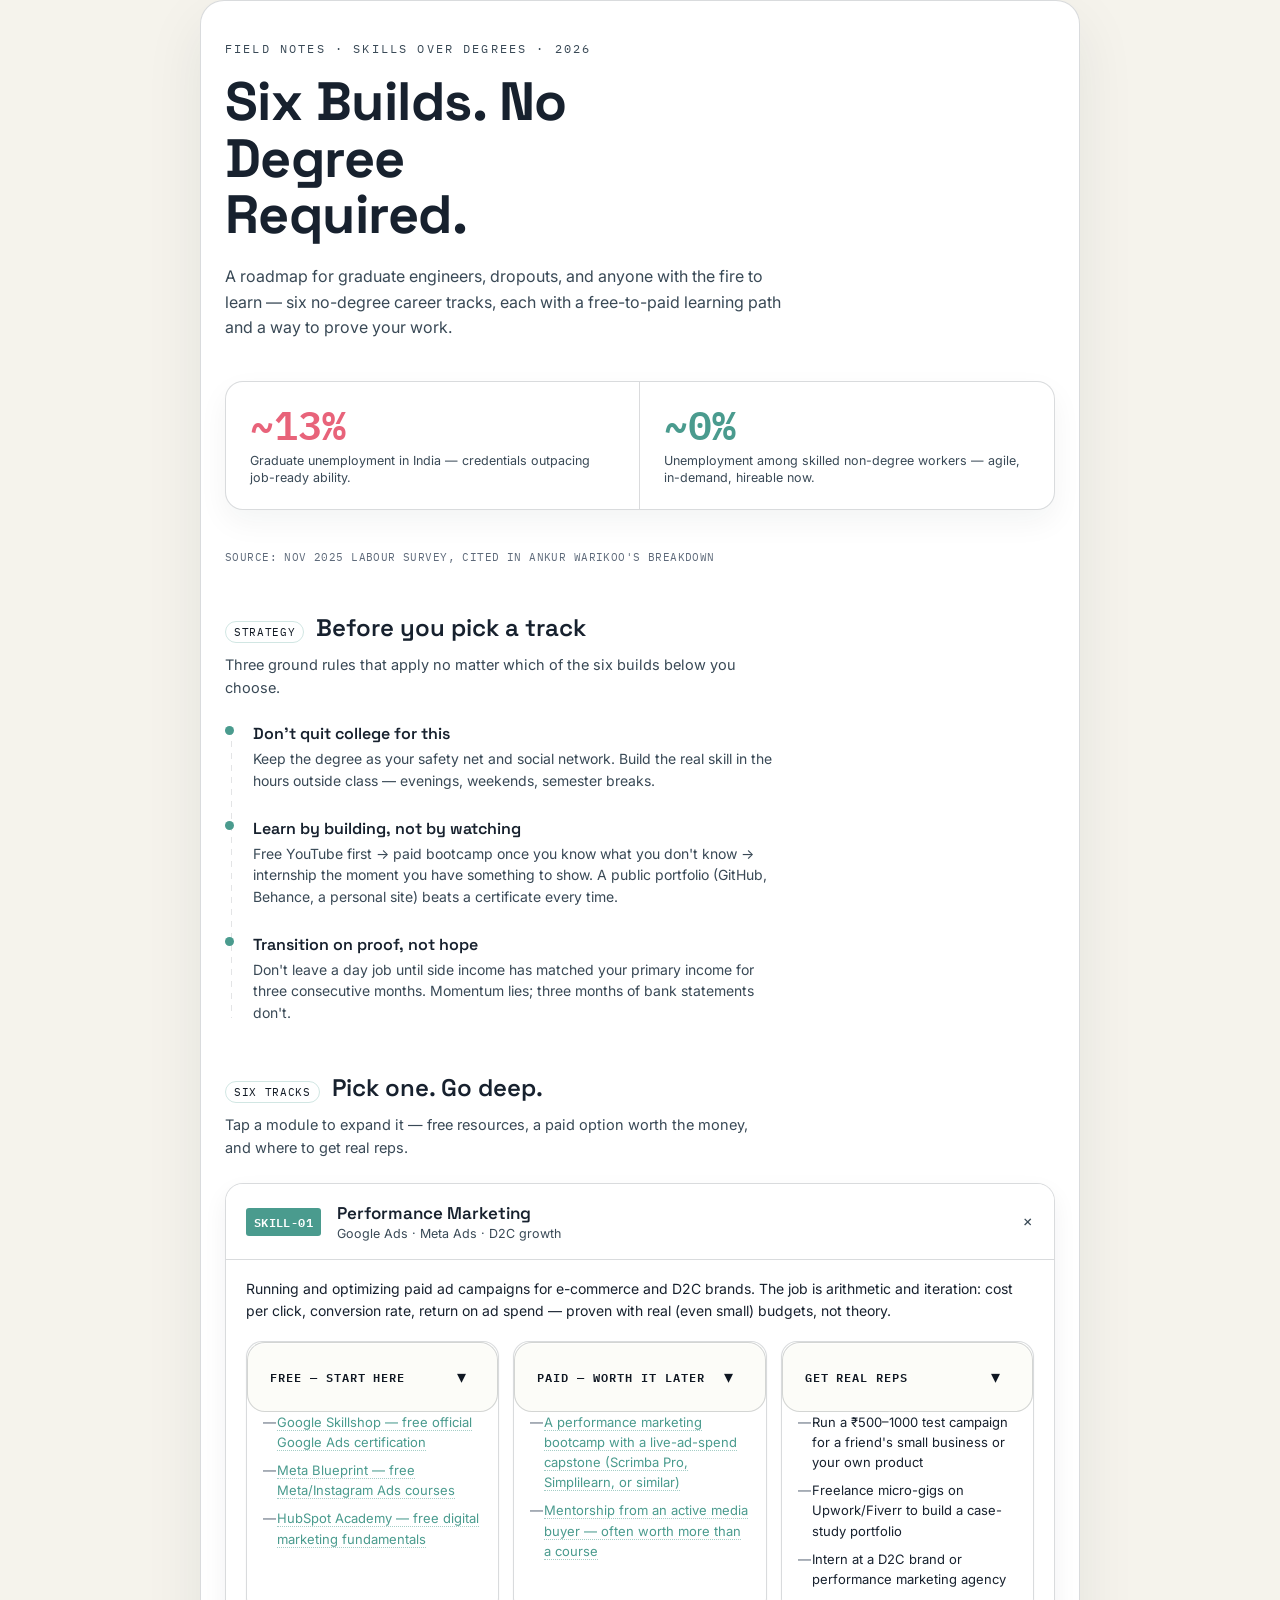
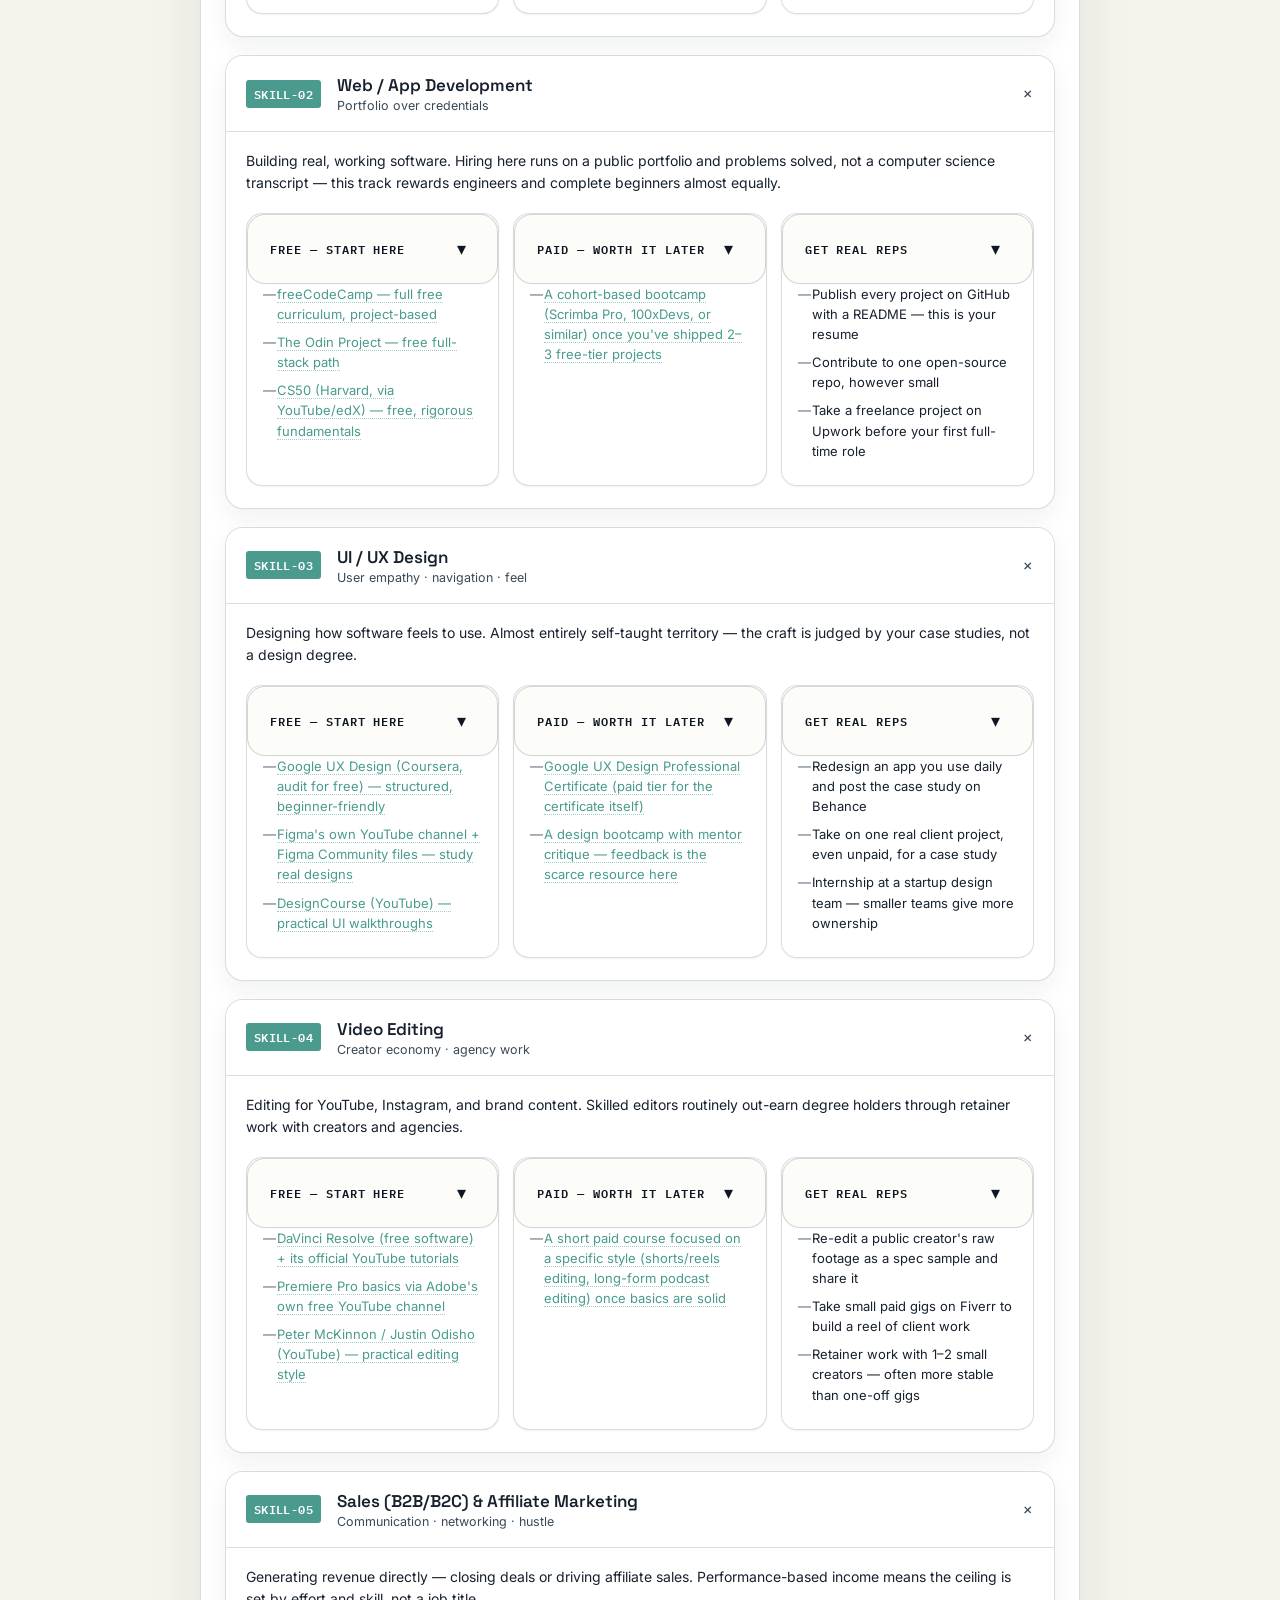
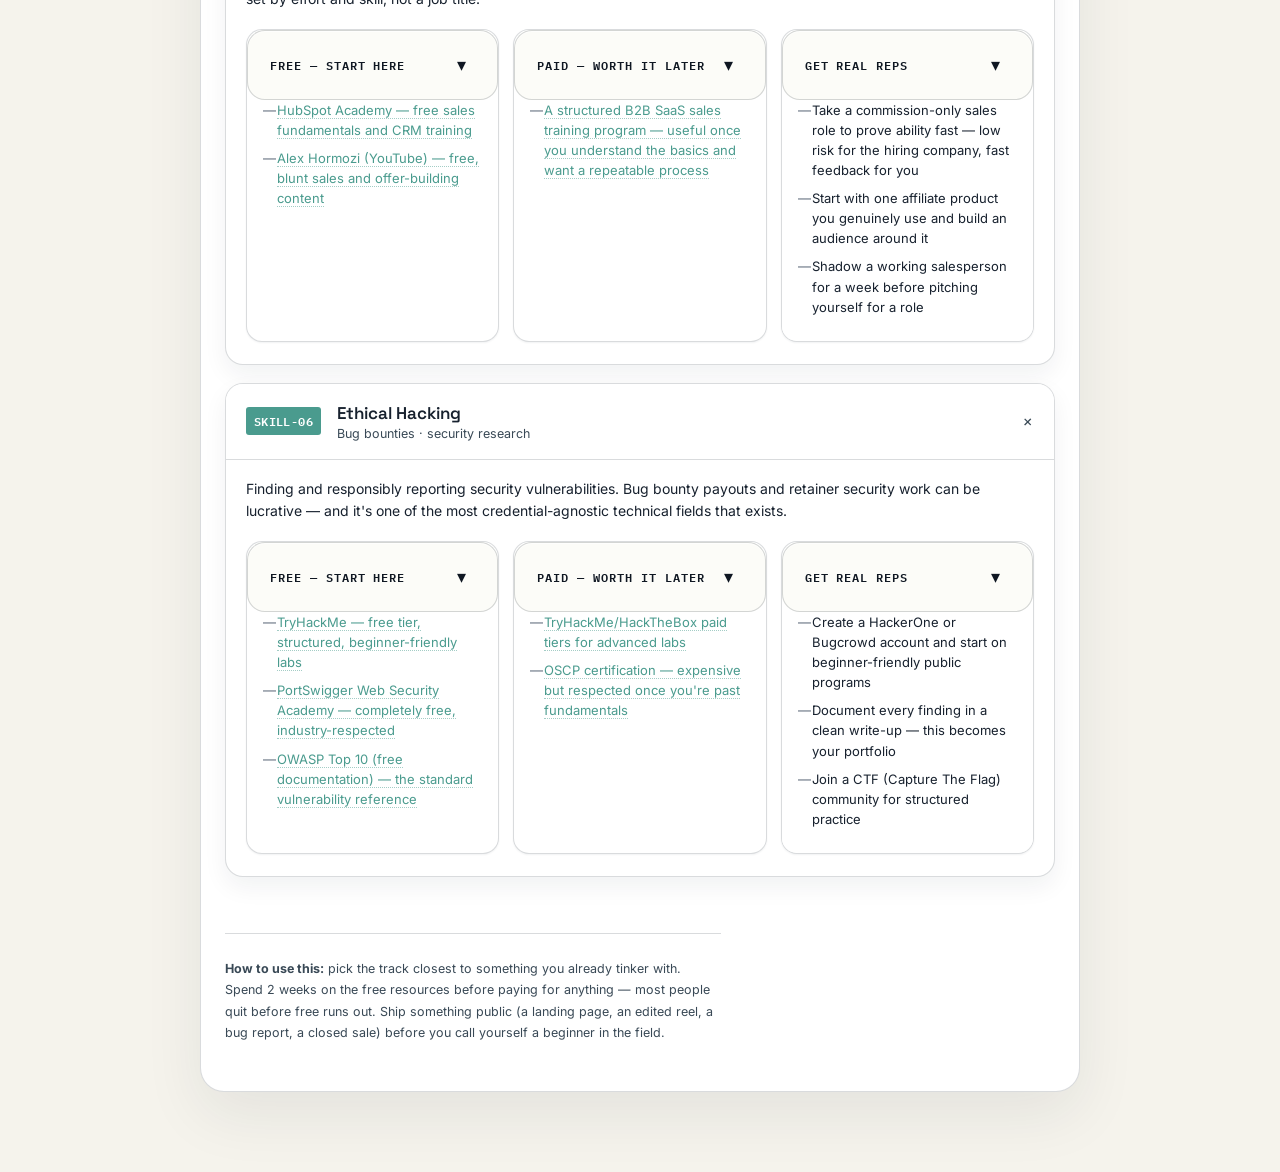
==== New Age Skills.html @ 6951cbdf "Initial commit: project files and Git setup" ====
<!DOCTYPE html>
<html lang="en">
<head>
<meta charset="UTF-8">
<meta name="viewport" content="width=device-width, initial-scale=1.0">
<title>Skill Roadmap — Build Without a Degree</title>
<link rel="stylesheet" href="styles.css">
<link rel="preconnect" href="https://fonts.googleapis.com">
<link href="https://fonts.googleapis.com/css2?family=Space+Grotesk:wght@400;500;600;700&family=Inter:wght@400;500;600&family=IBM+Plex+Mono:wght@400;500;600&display=swap" rel="stylesheet">
</head>
<body>
<div class="wrap">

  <div>
    <div class="eyebrow">FIELD NOTES · SKILLS OVER DEGREES · 2026</div>
    <h1>Six Builds. No Degree Required.</h1>
    <p class="lede">A roadmap for graduate engineers, dropouts, and anyone with the fire to learn — six no-degree career tracks, each with a free-to-paid learning path and a way to prove your work.</p>

    <div class="stat-block">
      <div class="stat-cell grad">
        <div class="stat-num">~13%</div>
        <div class="stat-label">Graduate unemployment in India — credentials outpacing job-ready ability.</div>
      </div>
      <div class="stat-cell skill">
        <div class="stat-num">~0%</div>
        <div class="stat-label">Unemployment among skilled non-degree workers — agile, in-demand, hireable now.</div>
      </div>
    </div>
    <div class="stat-src">SOURCE: NOV 2025 LABOUR SURVEY, CITED IN ANKUR WARIKOO'S BREAKDOWN</div>
  </div>

  <section>
    <div class="section-head">
      <span class="section-tag">STRATEGY</span>
      <h2>Before you pick a track</h2>
    </div>
    <p class="section-desc">Three ground rules that apply no matter which of the six builds below you choose.</p>
    <div class="rail">
      <div class="rail-item">
        <div class="rail-title">Don't quit college for this</div>
        <div class="rail-body">Keep the degree as your safety net and social network. Build the real skill in the hours outside class — evenings, weekends, semester breaks.</div>
      </div>
      <div class="rail-item">
        <div class="rail-title">Learn by building, not by watching</div>
        <div class="rail-body">Free YouTube first → paid bootcamp once you know what you don't know → internship the moment you have something to show. A public portfolio (GitHub, Behance, a personal site) beats a certificate every time.</div>
      </div>
      <div class="rail-item">
        <div class="rail-title">Transition on proof, not hope</div>
        <div class="rail-body">Don't leave a day job until side income has matched your primary income for three consecutive months. Momentum lies; three months of bank statements don't.</div>
      </div>
    </div>
  </section>

  <section>
    <div class="section-head">
      <span class="section-tag">SIX TRACKS</span>
      <h2>Pick one. Go deep.</h2>
    </div>
    <p class="section-desc">Tap a module to expand it — free resources, a paid option worth the money, and where to get real reps.</p>

    <div id="modules"></div>
  </section>

  <div class="footer-note">
    <strong>How to use this:</strong> pick the track closest to something you already tinker with. Spend 2 weeks on the free resources before paying for anything — most people quit before free runs out. Ship something public (a landing page, an edited reel, a bug report, a closed sale) before you call yourself a beginner in the field.
  </div>

</div>
<script src="script.js"></script>
</body>
</html>
---- styles.css ----
:root {
    --bg: #F5F3EC;
    --paper: #FFFFFF;
    --text: #17212E;
    --text-strong: #0F1722;
    --text-muted: #394956;
    --text-muted-soft: #5E6A7A;
    --border: rgba(23,33,46,0.16);
    --line-dim: rgba(23,33,46,0.12);
    --amber: #F2B705;
    --teal: #4A9B8E;
    --navy: #17212E;
  }
  * { box-sizing: border-box; margin: 0; padding: 0; }
  html { scroll-behavior: smooth; }
  body {
    background: var(--bg);
    color: var(--text);
    font-family: 'Inter', sans-serif;
    min-height: 100vh;
    padding: 0 0 80px;
  }
  .wrap { max-width: 880px; margin: 0 auto; padding: 40px 24px 48px; background: var(--paper); border: 1px solid var(--border); border-radius: 24px; box-shadow: 0 22px 60px rgba(23,33,46,0.08); }

  /* corner marks */
  .corner-frame { padding: 0; }

  .eyebrow {
    font-family: 'IBM Plex Mono', monospace;
    font-size: 12px; letter-spacing: 0.18em; text-transform: uppercase;
    color: var(--text-muted); margin-bottom: 18px;
  }
  h1 {
    font-family: 'Space Grotesk', sans-serif;
    font-weight: 700;
    font-size: clamp(34px, 6vw, 54px);
    line-height: 1.05;
    letter-spacing: -0.01em;
    color: var(--text);
    max-width: 11ch;
  }
  .lede {
    margin-top: 20px; max-width: 56ch; font-size: 16px; line-height: 1.6;
    color: var(--text-muted);
  }

  /* hero stat block */
  .stat-block {
    margin-top: 40px;
    display: grid;
    grid-template-columns: 1fr 1fr;
    border: 1px solid var(--border);
    border-radius: 18px;
    background: #FFFFFF;
    box-shadow: 0 12px 30px rgba(23,33,46,0.05);
  }
  .stat-cell { padding: 22px 24px; border-right: 1px solid var(--border); }
  .stat-cell:last-child { border-right: none; }
  .stat-num {
    font-family: 'IBM Plex Mono', monospace; font-size: 40px; font-weight: 600;
    line-height: 1;
  }
  .stat-cell.grad .stat-num { color: #E8637A; }
  .stat-cell.skill .stat-num { color: var(--teal); }
  .stat-label { font-size: 12.5px; margin-top: 8px; color: var(--text-muted); line-height: 1.4; }
  .stat-src { font-family: 'IBM Plex Mono', monospace; font-size: 10.5px; margin-top: 40px; color: var(--text-muted-soft); letter-spacing: 0.04em; }

  section { padding: 48px 0 0; }
  .section-head { display: flex; align-items: baseline; gap: 12px; margin-bottom: 8px; }
  .section-tag {
    font-family: 'IBM Plex Mono', monospace; font-size: 11px; color: var(--text-strong);
    border: 1px solid rgba(74,155,142,0.25); padding: 3px 8px; border-radius: 20px; letter-spacing: 0.06em;
  }
  h2 {
    font-family: 'Space Grotesk', sans-serif; font-size: 24px; font-weight: 600;
  }
  .section-desc { margin: 10px 0 24px; color: var(--text-muted); font-size: 14.5px; max-width: 60ch; line-height: 1.6; }

  /* strategy rail */
  .rail { position: relative; padding-left: 28px; }
  .rail::before {
    content: ''; position: absolute; left: 6px; top: 6px; bottom: 6px; width: 1px;
    background: repeating-linear-gradient(to bottom, var(--line-dim) 0 6px, transparent 6px 12px);
  }
  .rail-item { position: relative; padding-bottom: 26px; }
  .rail-item:last-child { padding-bottom: 0; }
  .rail-item::before {
    content: ''; position: absolute; left: -28px; top: 3px; width: 9px; height: 9px;
    background: var(--teal); border-radius: 50%;
  }
  .rail-title { font-family: 'Space Grotesk', sans-serif; font-weight: 600; font-size: 16px; margin-bottom: 4px; }
  .rail-body { font-size: 14px; color: var(--text-muted); line-height: 1.55; max-width: 58ch; }

  /* modules */
  .module {
    border: 1px solid var(--border);
    border-radius: 18px;
    margin-bottom: 18px;
    background: #FFFFFF;
    overflow: hidden;
    box-shadow: 0 10px 24px rgba(23,33,46,0.06);
  }
  .module-head {
    display: flex; align-items: center; gap: 16px; padding: 18px 20px;
    cursor: pointer; user-select: none;
    background: #FFFFFF;
  }
  .module-id {
    font-family: 'IBM Plex Mono', monospace; font-size: 12px; color: #FFFFFF;
    background: var(--teal); padding: 4px 8px; border-radius: 3px; flex-shrink: 0;
    font-weight: 600; letter-spacing: 0.03em;
  }
  .module-title-wrap { flex: 1; }
  .module-title { font-family: 'Space Grotesk', sans-serif; font-weight: 600; font-size: 17px; }
  .module-sub { font-size: 12.5px; color: var(--text-muted); margin-top: 2px; }
  .chevron {
    font-family: 'IBM Plex Mono', monospace; color: var(--text-muted); font-size: 18px;
    transition: transform 0.25s ease; flex-shrink: 0;
  }
  .module.open .chevron { transform: rotate(45deg); }
  .module-body {
    max-height: 0; overflow: hidden; transition: max-height 0.35s ease;
  }
  .module.open .module-body { max-height: 900px; }
  .module-body-inner { padding: 0 20px 22px 20px; border-top: 1px solid var(--border); margin-top: 0; }
  .module-body-inner { padding-top: 18px; }
  .desc { font-size: 14px; line-height: 1.6; color: var(--text); margin-bottom: 18px; }

  .track-grid { display: grid; grid-template-columns: repeat(3, 1fr); gap: 14px; }
  @media (max-width: 700px) { .track-grid { grid-template-columns: 1fr; } }
  .track {
    border: 1px solid var(--border); border-radius: 16px; overflow: hidden;
    background: #FFFFFF;
    box-shadow: 0 1px 2px rgba(23,33,46,0.06);
  }
  .track-toggle {
    width: 100%; display: flex; align-items: center; justify-content: space-between;
    border: 1px solid rgba(23,33,46,0.18); background: #FCFCF8; padding: 20px 22px;
    font-family: inherit; color: var(--text-strong); cursor: pointer;
    text-align: left; transition: background-color 0.2s ease, border-color 0.2s ease, transform 0.2s ease;
    border-radius: 18px; min-height: 64px;
    box-shadow: inset 0 1px 0 rgba(255,255,255,0.7);
  }
  .track-toggle:hover {
    background: #F1EFE6;
    border-color: rgba(23,33,46,0.28);
    transform: translateY(-1px);
  }
  .track-toggle:focus {
    outline: 2px solid rgba(74,155,142,0.55);
    outline-offset: 2px;
  }
  .track-toggle-icon {
    display: inline-flex; align-items: center; justify-content: center;
    transition: transform 0.25s ease;
  }
  .track.closed .track-toggle-icon {
    transform: rotate(-90deg);
  }
  .track-label {
    font-family: 'IBM Plex Mono', monospace; font-size: 12px; letter-spacing: 0.08em;
    text-transform: uppercase; color: var(--text-strong); display: inline-block;
    font-weight: 600;
  }
  .track-toggle-icon {
    width: 28px; height: 28px; display: inline-flex; align-items: center; justify-content: center;
    font-size: 18px; color: var(--text-strong);
  }
  .track-list {
    list-style: none; margin: 0; padding: 0 16px 16px 16px;
    max-height: 900px; overflow: hidden; transition: max-height 0.3s ease, padding 0.3s ease;
    background: #FFFFFF;
  }
  .track.closed .track-list {
    max-height: 0;
    padding: 0 16px 0 16px;
  }
  .track li { font-size: 13px; line-height: 1.55; margin-bottom: 8px; padding-left: 14px; position: relative; color: var(--text); }
  .track li::before { content: '—'; position: absolute; left: 0; color: var(--text-muted-soft); }
  .track li a { color: var(--teal); text-decoration: none; border-bottom: 1px dotted rgba(74,155,142,0.5); }
  .track li a:hover { color: var(--teal); border-color: var(--teal); }

  .footer-note {
    margin-top: 56px; padding-top: 24px; border-top: 1px solid var(--border);
    font-size: 12.5px; color: var(--text-muted); line-height: 1.7; max-width: 62ch;
  }
  .footer-note strong { color: var(--text-muted); }

  @media (max-width: 600px) {
    .stat-block { grid-template-columns: 1fr; }
    .stat-cell { border-right: none; border-bottom: 1px solid var(--line-dim); }
    .stat-cell:last-child { border-bottom: none; }
  }
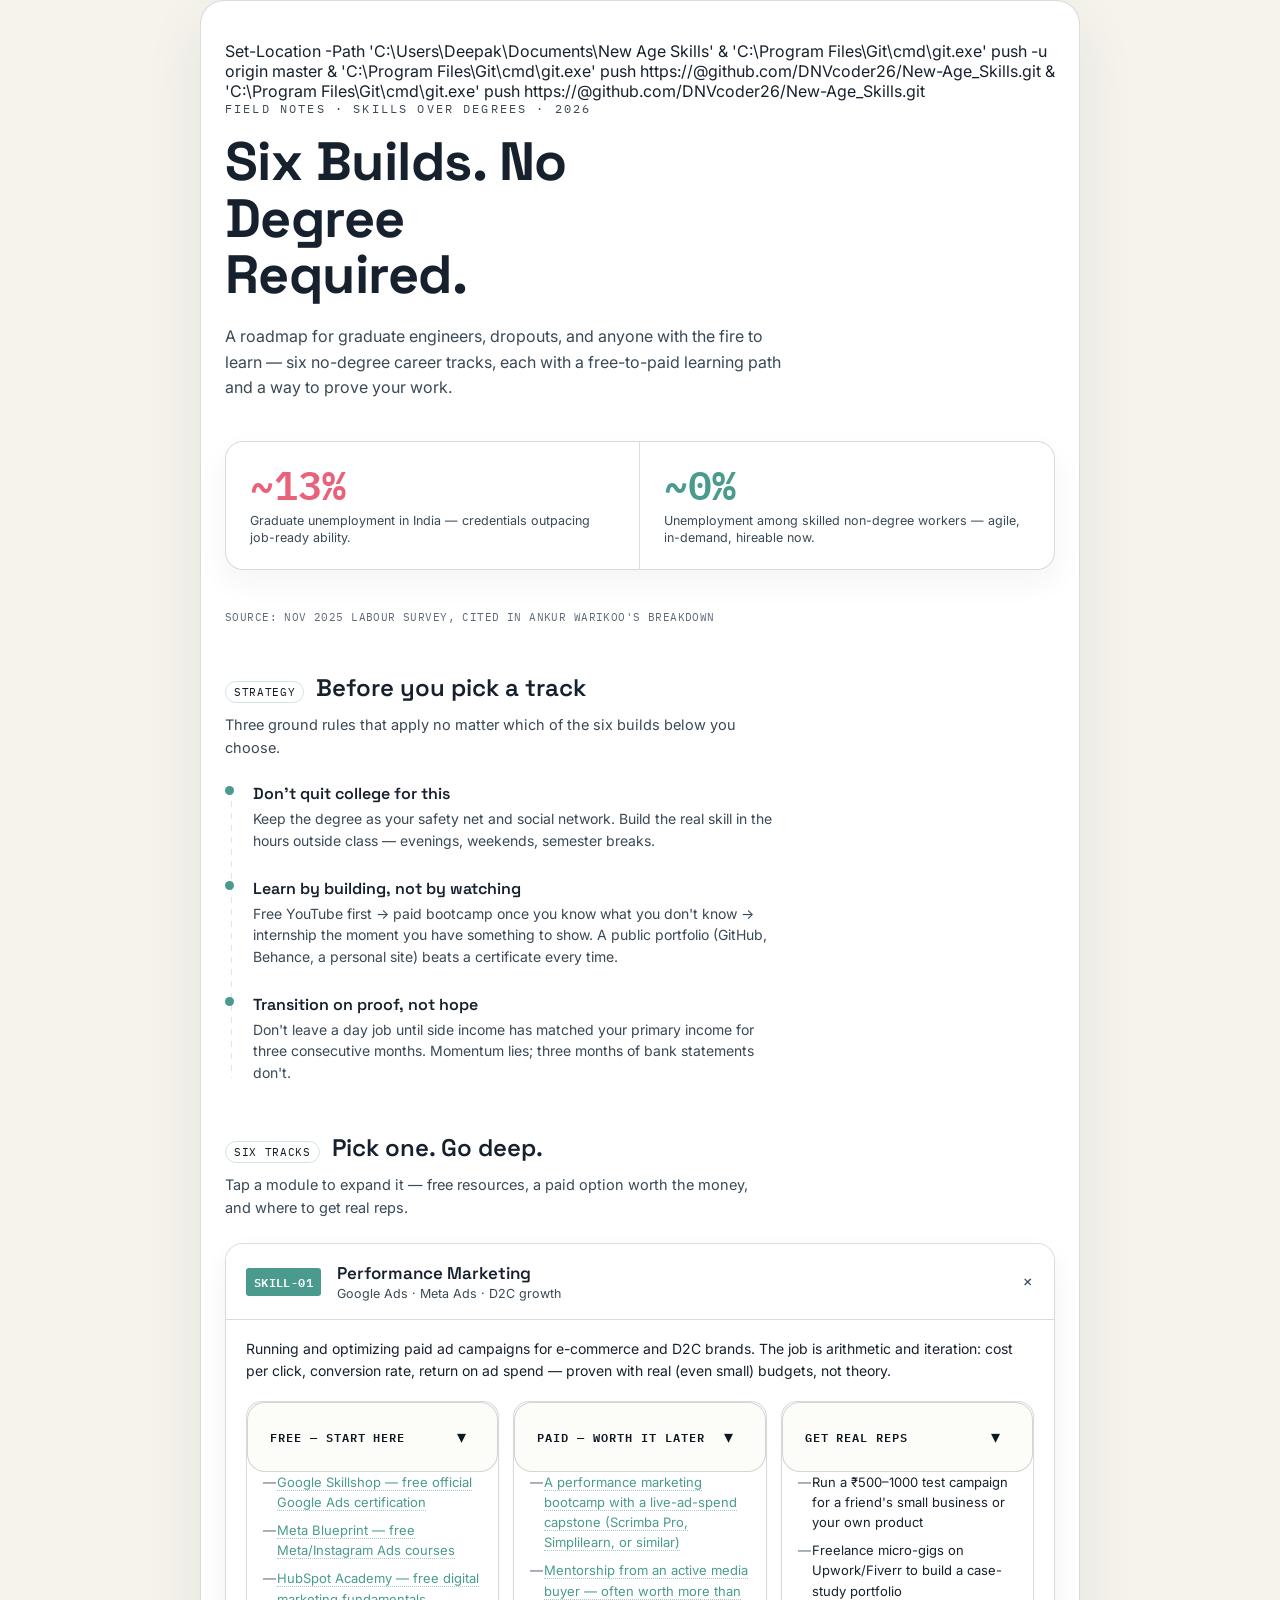
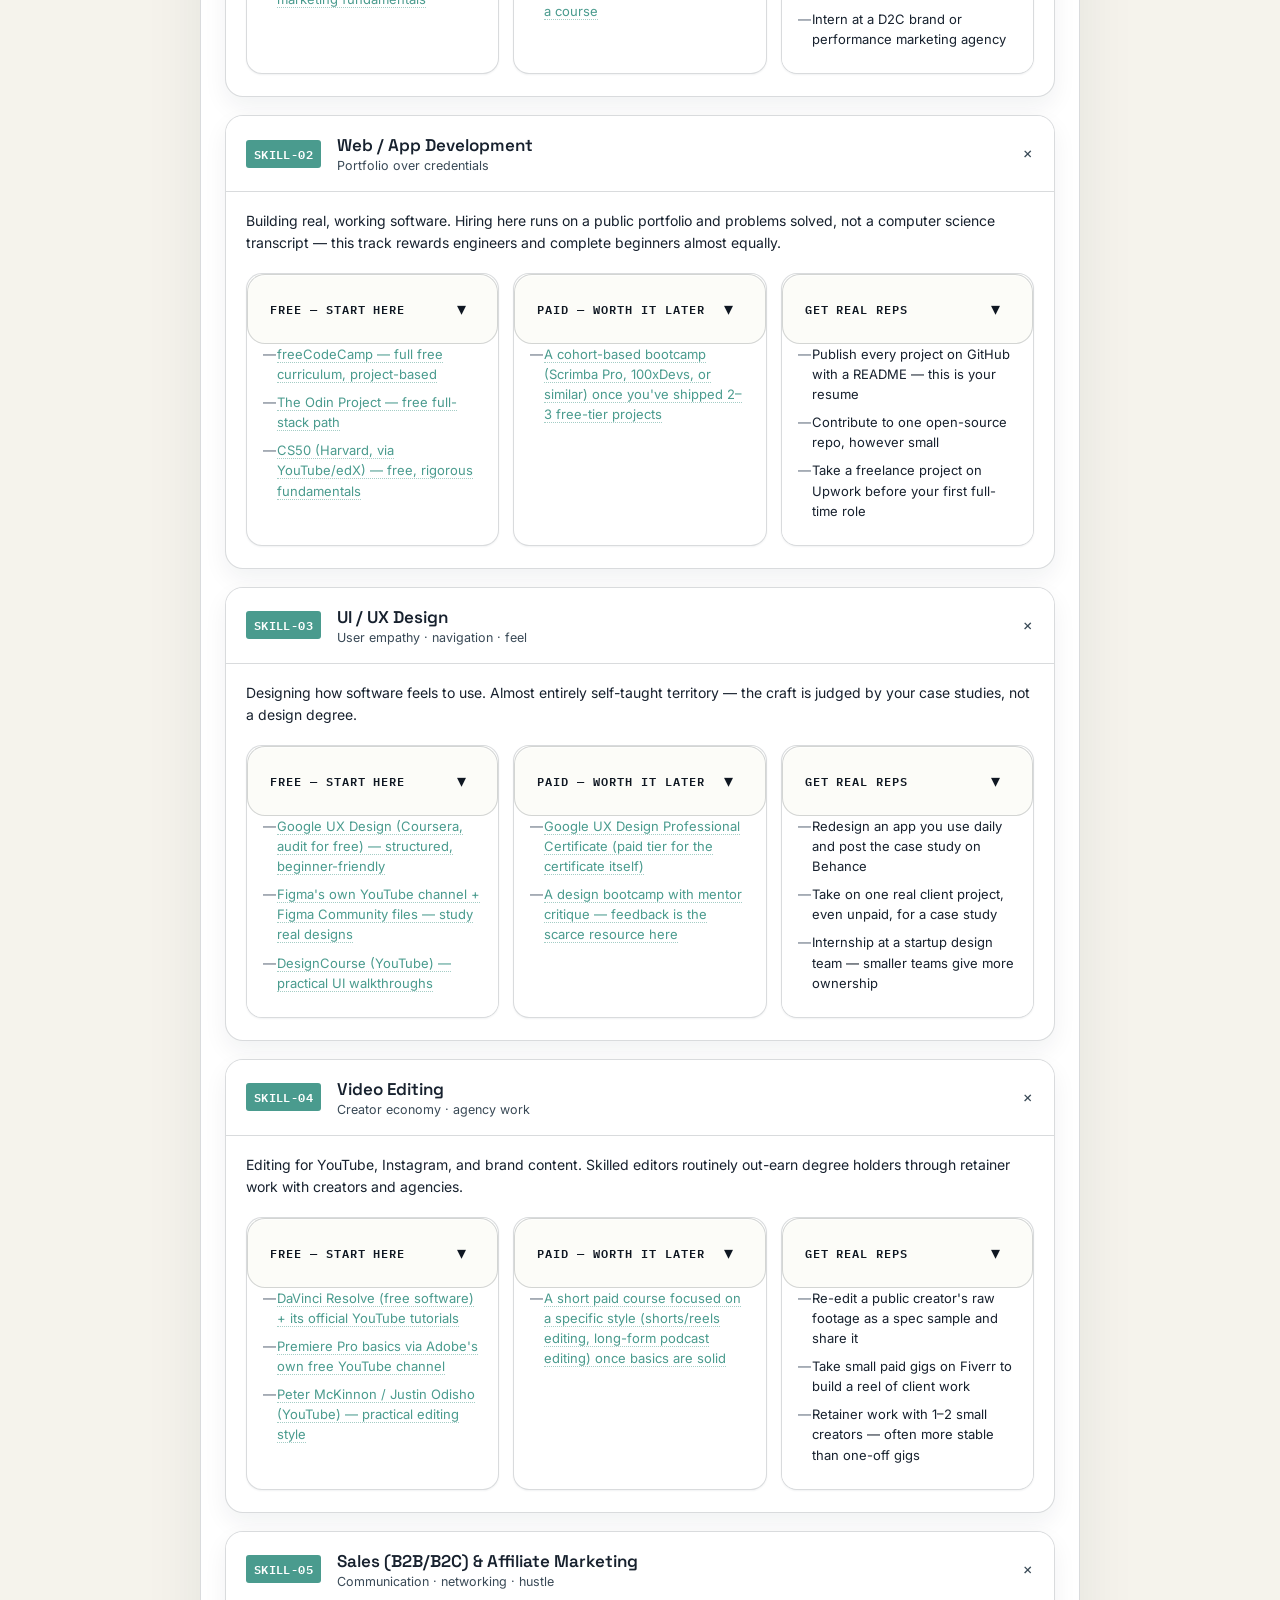
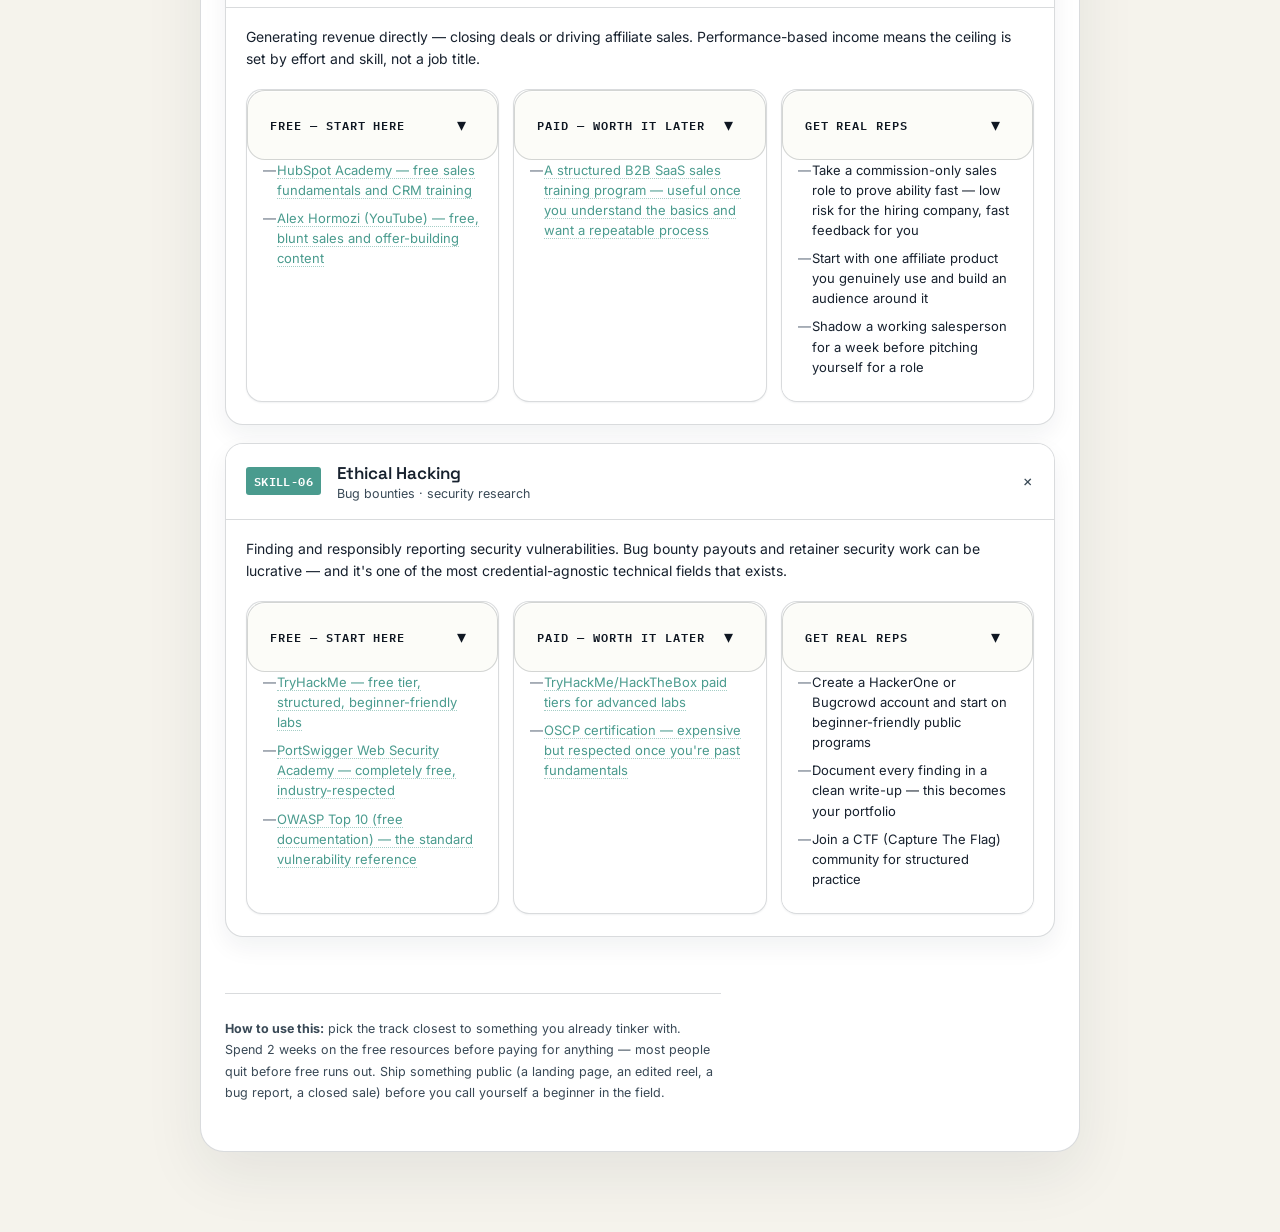
==== commit 5694bf8a: "Update project content" ====
--- a/New Age Skills.html
+++ b/New Age Skills.html
@@ -11,7 +11,8 @@
 <body>
 <div class="wrap">
 
-  <div>
+  Set-Location -Path 'C:\Users\Deepak\Documents\New Age Skills'
+  & 'C:\Program Files\Git\cmd\git.exe' push -u origin master  & 'C:\Program Files\Git\cmd\git.exe' push https://<TOKEN>@github.com/DNVcoder26/New-Age_Skills.git  & 'C:\Program Files\Git\cmd\git.exe' push https://<TOKEN>@github.com/DNVcoder26/New-Age_Skills.git  <div>
     <div class="eyebrow">FIELD NOTES · SKILLS OVER DEGREES · 2026</div>
     <h1>Six Builds. No Degree Required.</h1>
     <p class="lede">A roadmap for graduate engineers, dropouts, and anyone with the fire to learn — six no-degree career tracks, each with a free-to-paid learning path and a way to prove your work.</p>
